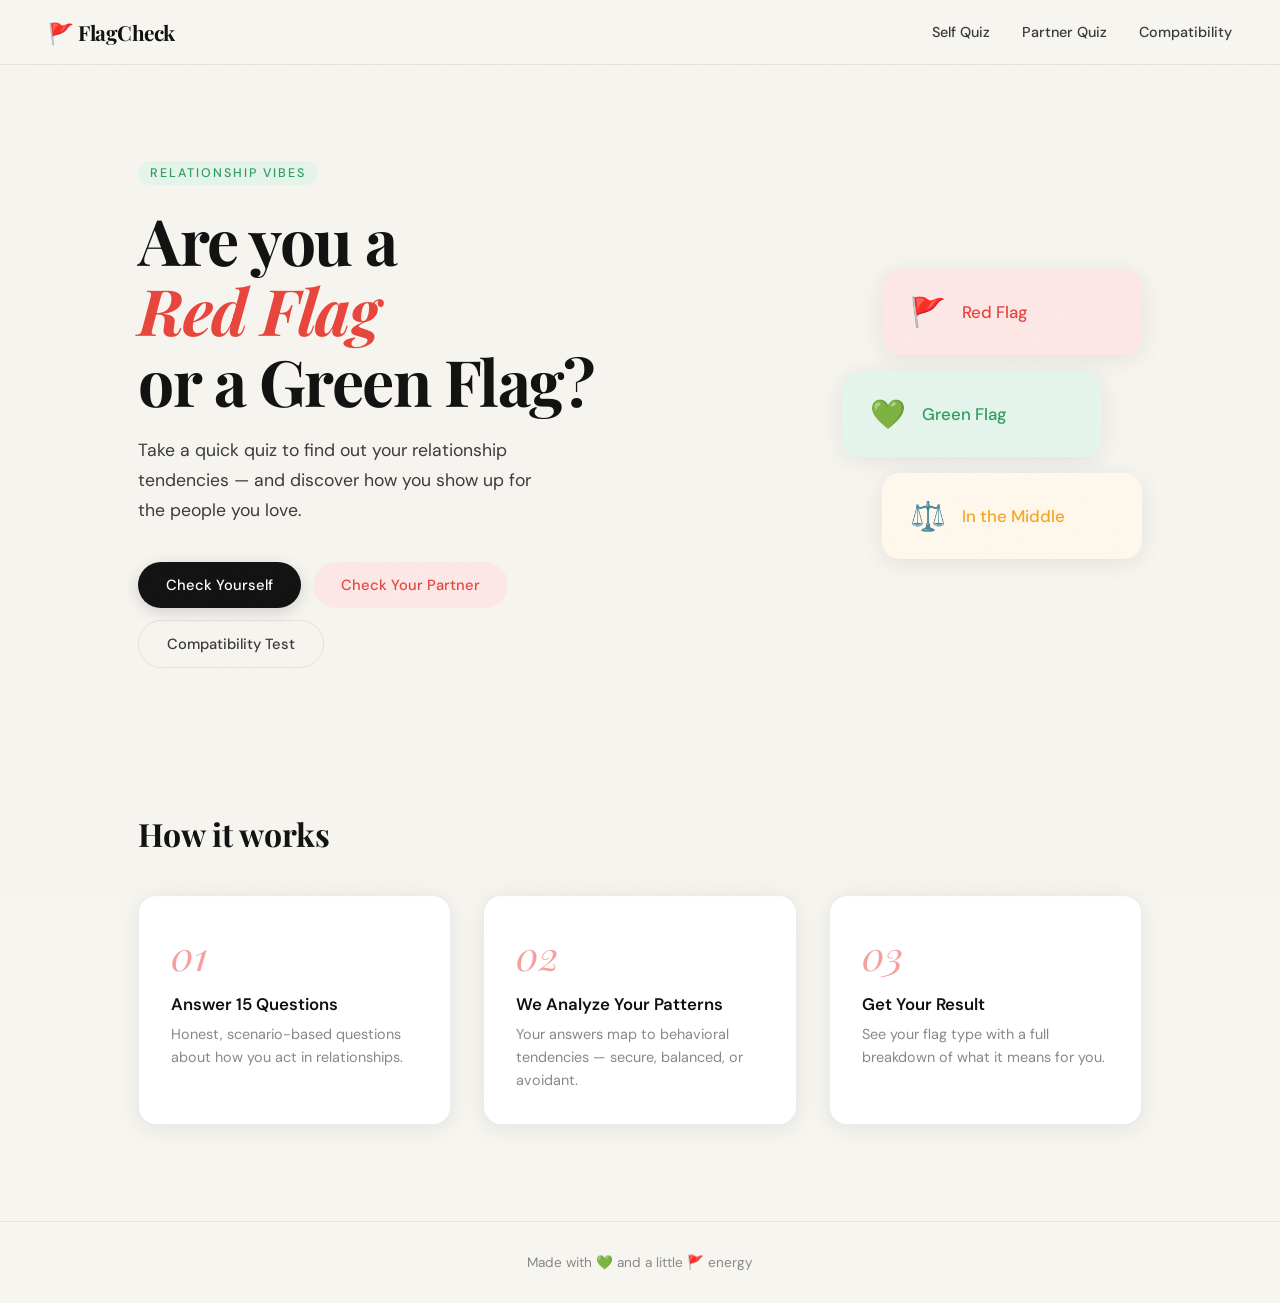
==== index.html @ ae8068a5 "initial commit" ====
<!DOCTYPE html>
<html lang="en">
<head>
  <meta charset="UTF-8" />
  <meta name="viewport" content="width=device-width, initial-scale=1.0" />
  <title>FlagCheck — Know Your Vibe</title>
  <link rel="stylesheet" href="css/style.css" />
  <link href="https://fonts.googleapis.com/css2?family=Playfair+Display:ital,wght@0,700;1,400&family=DM+Sans:wght@300;400;500&display=swap" rel="stylesheet" />
</head>
<body>
  <div class="noise"></div>

  <header>
    <div class="logo">🚩 FlagCheck</div>
    <nav>
      <a href="self-quiz.html">Self Quiz</a>
      <a href="partner-quiz.html">Partner Quiz</a>
      <a href="compatibility.html">Compatibility</a>
    </nav>
  </header>

  <main class="hero">
    <div class="hero-text">
      <span class="eyebrow">Relationship Vibes</span>
      <h1>Are you a<br /><em>Red Flag</em><br />or a Green Flag?</h1>
      <p>Take a quick quiz to find out your relationship tendencies — and discover how you show up for the people you love.</p>
      <div class="cta-group">
        <a href="self-quiz.html" class="btn btn-primary">Check Yourself</a>
        <a href="partner-quiz.html" class="btn btn-secondary">Check Your Partner</a>
        <a href="compatibility.html" class="btn btn-ghost">Compatibility Test</a>
      </div>
    </div>
    <div class="hero-visual">
      <div class="flag-card flag-red">
        <span>🚩</span>
        <p>Red Flag</p>
      </div>
      <div class="flag-card flag-green">
        <span>💚</span>
        <p>Green Flag</p>
      </div>
      <div class="flag-card flag-mid">
        <span>⚖️</span>
        <p>In the Middle</p>
      </div>
    </div>
  </main>

  <section class="how-it-works">
    <h2>How it works</h2>
    <div class="steps">
      <div class="step">
        <div class="step-num">01</div>
        <h3>Answer 15 Questions</h3>
        <p>Honest, scenario-based questions about how you act in relationships.</p>
      </div>
      <div class="step">
        <div class="step-num">02</div>
        <h3>We Analyze Your Patterns</h3>
        <p>Your answers map to behavioral tendencies — secure, balanced, or avoidant.</p>
      </div>
      <div class="step">
        <div class="step-num">03</div>
        <h3>Get Your Result</h3>
        <p>See your flag type with a full breakdown of what it means for you.</p>
      </div>
    </div>
  </section>

  <footer>
    <p>Made with 💚 and a little 🚩 energy</p>
  </footer>

  <script src="js/main.js"></script>
</body>
</html>
---- css/style.css ----
/* ============================================
   FLAGCHECK — Global Styles
   ============================================ */

:root {
  --red: #e8453c;
  --red-soft: #fde8e7;
  --green: #2d9e5f;
  --green-soft: #e5f5ec;
  --yellow: #f5a623;
  --dark: #111111;
  --mid: #3a3a3a;
  --muted: #888;
  --light: #f7f5f0;
  --white: #ffffff;
  --card-bg: #ffffff;
  --border: rgba(0,0,0,0.08);
  --shadow: 0 4px 24px rgba(0,0,0,0.08);
  --radius: 18px;
  --font-display: 'Playfair Display', Georgia, serif;
  --font-body: 'DM Sans', sans-serif;
}

* { box-sizing: border-box; margin: 0; padding: 0; }

html { scroll-behavior: smooth; }

body {
  font-family: var(--font-body);
  background: var(--light);
  color: var(--dark);
  min-height: 100vh;
  overflow-x: hidden;
}

/* Noise texture */
.noise {
  position: fixed;
  inset: 0;
  pointer-events: none;
  z-index: 0;
  opacity: 0.03;
  background-image: url("data:image/svg+xml,%3Csvg viewBox='0 0 256 256' xmlns='http://www.w3.org/2000/svg'%3E%3Cfilter id='n'%3E%3CfeTurbulence type='fractalNoise' baseFrequency='0.9' numOctaves='4' stitchTiles='stitch'/%3E%3C/filter%3E%3Crect width='100%25' height='100%25' filter='url(%23n)'/%3E%3C/svg%3E");
  background-repeat: repeat;
  background-size: 128px;
}

/* ============ HEADER ============ */
header {
  position: sticky;
  top: 0;
  z-index: 100;
  display: flex;
  align-items: center;
  justify-content: space-between;
  padding: 18px 48px;
  background: rgba(247,245,240,0.85);
  backdrop-filter: blur(12px);
  border-bottom: 1px solid var(--border);
}

.logo {
  font-family: var(--font-display);
  font-size: 1.3rem;
  font-weight: 700;
  letter-spacing: -0.5px;
}

nav {
  display: flex;
  gap: 32px;
}

nav a {
  text-decoration: none;
  color: var(--mid);
  font-size: 0.9rem;
  font-weight: 500;
  transition: color 0.2s;
}

nav a:hover { color: var(--dark); }

/* ============ HERO ============ */
.hero {
  display: grid;
  grid-template-columns: 1fr 1fr;
  align-items: center;
  gap: 64px;
  padding: 96px 48px 80px;
  max-width: 1100px;
  margin: 0 auto;
}

.eyebrow {
  display: inline-block;
  font-size: 0.78rem;
  font-weight: 500;
  letter-spacing: 2px;
  text-transform: uppercase;
  color: var(--green);
  background: var(--green-soft);
  padding: 4px 12px;
  border-radius: 100px;
  margin-bottom: 20px;
}

.hero-text h1 {
  font-family: var(--font-display);
  font-size: clamp(2.8rem, 5vw, 4.2rem);
  line-height: 1.1;
  letter-spacing: -1.5px;
  margin-bottom: 20px;
}

.hero-text h1 em {
  font-style: italic;
  color: var(--red);
}

.hero-text p {
  font-size: 1.1rem;
  color: var(--mid);
  line-height: 1.7;
  max-width: 400px;
  margin-bottom: 36px;
}

.cta-group {
  display: flex;
  flex-wrap: wrap;
  gap: 12px;
}

/* ============ BUTTONS ============ */
.btn {
  display: inline-block;
  padding: 13px 28px;
  border-radius: 100px;
  font-family: var(--font-body);
  font-size: 0.92rem;
  font-weight: 500;
  text-decoration: none;
  cursor: pointer;
  border: none;
  transition: transform 0.15s, box-shadow 0.15s, background 0.2s;
}

.btn:hover { transform: translateY(-2px); }

.btn-primary {
  background: var(--dark);
  color: var(--white);
  box-shadow: 0 4px 16px rgba(0,0,0,0.15);
}
.btn-primary:hover { box-shadow: 0 8px 24px rgba(0,0,0,0.2); }

.btn-secondary {
  background: var(--red-soft);
  color: var(--red);
}

.btn-ghost {
  background: transparent;
  color: var(--mid);
  border: 1.5px solid var(--border);
}

.btn-green {
  background: var(--green);
  color: var(--white);
  box-shadow: 0 4px 16px rgba(45,158,95,0.3);
}

.btn-large {
  padding: 16px 40px;
  font-size: 1rem;
}

/* ============ HERO VISUAL ============ */
.hero-visual {
  display: flex;
  flex-direction: column;
  gap: 16px;
  align-items: flex-end;
}

.flag-card {
  width: 260px;
  padding: 24px 28px;
  border-radius: var(--radius);
  display: flex;
  align-items: center;
  gap: 16px;
  font-weight: 500;
  font-size: 1.05rem;
  box-shadow: var(--shadow);
  animation: float 4s ease-in-out infinite;
}

.flag-card:nth-child(2) { animation-delay: -1.3s; }
.flag-card:nth-child(3) { animation-delay: -2.6s; }

.flag-card span { font-size: 1.8rem; }

.flag-red { background: var(--red-soft); color: var(--red); margin-right: 0; }
.flag-green { background: var(--green-soft); color: var(--green); margin-right: 40px; }
.flag-mid { background: #fff8ec; color: var(--yellow); }

@keyframes float {
  0%, 100% { transform: translateY(0); }
  50% { transform: translateY(-8px); }
}

/* ============ HOW IT WORKS ============ */
.how-it-works {
  max-width: 1100px;
  margin: 0 auto;
  padding: 64px 48px 96px;
}

.how-it-works h2 {
  font-family: var(--font-display);
  font-size: 2rem;
  margin-bottom: 40px;
}

.steps {
  display: grid;
  grid-template-columns: repeat(3, 1fr);
  gap: 32px;
}

.step {
  background: var(--card-bg);
  border-radius: var(--radius);
  padding: 32px;
  border: 1px solid var(--border);
  box-shadow: var(--shadow);
}

.step-num {
  font-family: var(--font-display);
  font-size: 2.5rem;
  color: var(--red);
  font-style: italic;
  margin-bottom: 12px;
  opacity: 0.5;
}

.step h3 {
  font-size: 1.05rem;
  font-weight: 600;
  margin-bottom: 8px;
}

.step p {
  font-size: 0.9rem;
  color: var(--muted);
  line-height: 1.6;
}

/* ============ QUIZ PAGE ============ */
.quiz-container {
  max-width: 720px;
  margin: 0 auto;
  padding: 64px 32px 96px;
}

.quiz-header {
  text-align: center;
  margin-bottom: 48px;
}

.quiz-header h1 {
  font-family: var(--font-display);
  font-size: 2.4rem;
  margin-bottom: 10px;
}

.quiz-header p {
  color: var(--muted);
  font-size: 1rem;
}

/* Progress bar */
.progress-wrap {
  margin-bottom: 40px;
}

.progress-label {
  display: flex;
  justify-content: space-between;
  font-size: 0.82rem;
  color: var(--muted);
  margin-bottom: 8px;
}

.progress-bar {
  height: 6px;
  background: var(--border);
  border-radius: 100px;
  overflow: hidden;
}

.progress-fill {
  height: 100%;
  background: linear-gradient(90deg, var(--green), var(--green) 60%, var(--yellow));
  border-radius: 100px;
  transition: width 0.4s ease;
}

/* Question card */
.question-card {
  background: var(--card-bg);
  border-radius: var(--radius);
  padding: 36px;
  border: 1px solid var(--border);
  box-shadow: var(--shadow);
  animation: slideIn 0.3s ease;
}

@keyframes slideIn {
  from { opacity: 0; transform: translateY(16px); }
  to { opacity: 1; transform: translateY(0); }
}

.question-num {
  font-size: 0.78rem;
  font-weight: 500;
  letter-spacing: 1.5px;
  text-transform: uppercase;
  color: var(--muted);
  margin-bottom: 12px;
}

.question-text {
  font-family: var(--font-display);
  font-size: 1.35rem;
  line-height: 1.45;
  margin-bottom: 28px;
}

.options {
  display: flex;
  flex-direction: column;
  gap: 12px;
}

.option-btn {
  display: flex;
  align-items: flex-start;
  gap: 14px;
  padding: 16px 20px;
  border-radius: 12px;
  border: 1.5px solid var(--border);
  background: var(--light);
  cursor: pointer;
  transition: all 0.15s;
  text-align: left;
  font-family: var(--font-body);
  font-size: 0.95rem;
  color: var(--dark);
  line-height: 1.5;
}

.option-btn:hover {
  border-color: var(--dark);
  background: var(--white);
  transform: translateX(4px);
}

.option-btn.selected {
  border-color: var(--green);
  background: var(--green-soft);
  color: var(--green);
}

.option-letter {
  display: flex;
  align-items: center;
  justify-content: center;
  min-width: 28px;
  height: 28px;
  border-radius: 50%;
  background: rgba(0,0,0,0.06);
  font-size: 0.8rem;
  font-weight: 600;
  letter-spacing: 0;
}

.option-btn.selected .option-letter {
  background: var(--green);
  color: var(--white);
}

.quiz-nav {
  display: flex;
  justify-content: space-between;
  align-items: center;
  margin-top: 28px;
}

/* ============ RESULT PAGE ============ */
.result-container {
  max-width: 640px;
  margin: 0 auto;
  padding: 64px 32px;
  text-align: center;
}

.result-badge {
  font-size: 5rem;
  margin-bottom: 16px;
  animation: popIn 0.5s cubic-bezier(0.175, 0.885, 0.32, 1.275);
}

@keyframes popIn {
  0% { transform: scale(0); opacity: 0; }
  100% { transform: scale(1); opacity: 1; }
}

.result-title {
  font-family: var(--font-display);
  font-size: 2.5rem;
  margin-bottom: 12px;
}

.result-subtitle {
  color: var(--muted);
  font-size: 1rem;
  margin-bottom: 32px;
}

.result-desc {
  font-size: 1rem;
  line-height: 1.75;
  color: var(--mid);
  background: var(--white);
  border-radius: var(--radius);
  padding: 28px;
  border: 1px solid var(--border);
  margin-bottom: 28px;
  text-align: left;
}

.score-bars {
  display: flex;
  flex-direction: column;
  gap: 12px;
  margin-bottom: 32px;
  text-align: left;
}

.score-row {
  display: flex;
  align-items: center;
  gap: 12px;
  font-size: 0.88rem;
}

.score-label { width: 90px; color: var(--muted); }

.score-track {
  flex: 1;
  height: 8px;
  background: var(--border);
  border-radius: 100px;
  overflow: hidden;
}

.score-fill {
  height: 100%;
  border-radius: 100px;
  transition: width 0.8s ease 0.3s;
}

.fill-green { background: var(--green); }
.fill-yellow { background: var(--yellow); }
.fill-red { background: var(--red); }

.score-count { width: 28px; text-align: right; font-weight: 600; }

.result-actions {
  display: flex;
  gap: 12px;
  justify-content: center;
  flex-wrap: wrap;
}

/* ============ COMPATIBILITY ============ */
.compat-container {
  max-width: 800px;
  margin: 0 auto;
  padding: 64px 32px 96px;
}

.compat-header {
  text-align: center;
  margin-bottom: 48px;
}

.compat-header h1 {
  font-family: var(--font-display);
  font-size: 2.4rem;
  margin-bottom: 10px;
}

.two-col-quiz {
  display: grid;
  grid-template-columns: 1fr 1fr;
  gap: 24px;
}

.person-label {
  text-align: center;
  font-weight: 600;
  font-size: 0.9rem;
  letter-spacing: 0.5px;
  margin-bottom: 8px;
  padding: 8px;
  border-radius: 8px;
}

.person-a { background: #eef6ff; color: #2563eb; }
.person-b { background: #fef3f2; color: var(--red); }

.compat-option-btn {
  display: block;
  width: 100%;
  padding: 12px 16px;
  border-radius: 10px;
  border: 1.5px solid var(--border);
  background: var(--light);
  cursor: pointer;
  text-align: left;
  font-family: var(--font-body);
  font-size: 0.88rem;
  color: var(--dark);
  margin-bottom: 8px;
  transition: all 0.15s;
}

.compat-option-btn:hover { border-color: var(--dark); background: var(--white); }
.compat-option-btn.selected-a { border-color: #2563eb; background: #eef6ff; color: #2563eb; }
.compat-option-btn.selected-b { border-color: var(--red); background: var(--red-soft); color: var(--red); }

/* Compat result */
.compat-result {
  text-align: center;
  padding: 48px 32px;
  background: var(--white);
  border-radius: var(--radius);
  border: 1px solid var(--border);
  box-shadow: var(--shadow);
}

.compat-score {
  font-family: var(--font-display);
  font-size: 4rem;
  font-weight: 700;
  margin-bottom: 8px;
}

.compat-emoji { font-size: 3rem; margin-bottom: 12px; }

.hidden { display: none !important; }

/* ============ FOOTER ============ */
footer {
  text-align: center;
  padding: 32px;
  color: var(--muted);
  font-size: 0.85rem;
  border-top: 1px solid var(--border);
}

/* ============ RESPONSIVE ============ */
@media (max-width: 768px) {
  header { padding: 16px 20px; }
  nav { gap: 16px; }
  nav a { font-size: 0.82rem; }
  .hero { grid-template-columns: 1fr; gap: 40px; padding: 48px 20px; }
  .hero-visual { align-items: center; flex-direction: row; flex-wrap: wrap; justify-content: center; }
  .flag-card { width: 100%; max-width: 220px; }
  .how-it-works { padding: 40px 20px 64px; }
  .steps { grid-template-columns: 1fr; }
  .quiz-container, .compat-container { padding: 40px 16px; }
  .two-col-quiz { grid-template-columns: 1fr; }
  .question-card { padding: 24px 20px; }
}
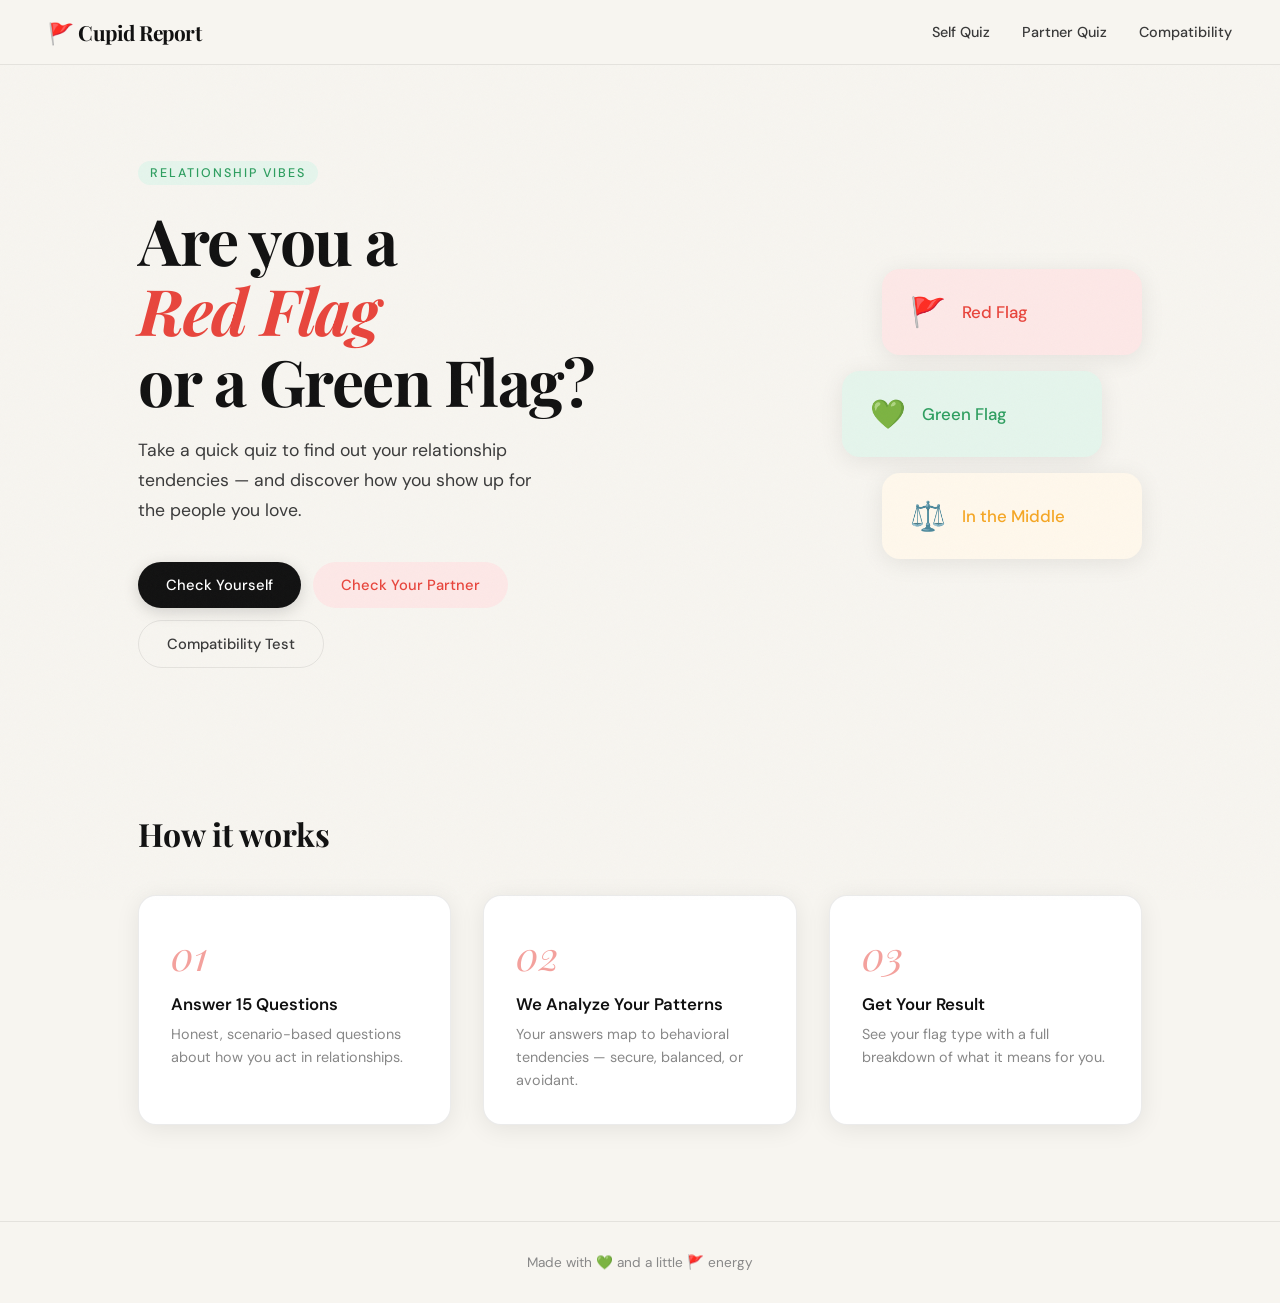
==== commit 6723ea1a: "name change" ====
--- a/index.html
+++ b/index.html
@@ -3,7 +3,7 @@
 <head>
   <meta charset="UTF-8" />
   <meta name="viewport" content="width=device-width, initial-scale=1.0" />
-  <title>FlagCheck — Know Your Vibe</title>
+  <title>Cupid Report — Know Your Vibe</title>
   <link rel="stylesheet" href="css/style.css" />
   <link href="https://fonts.googleapis.com/css2?family=Playfair+Display:ital,wght@0,700;1,400&family=DM+Sans:wght@300;400;500&display=swap" rel="stylesheet" />
 </head>
@@ -11,7 +11,7 @@
   <div class="noise"></div>
 
   <header>
-    <div class="logo">🚩 FlagCheck</div>
+    <div class="logo">🚩 Cupid Report</div>
     <nav>
       <a href="self-quiz.html">Self Quiz</a>
       <a href="partner-quiz.html">Partner Quiz</a>
